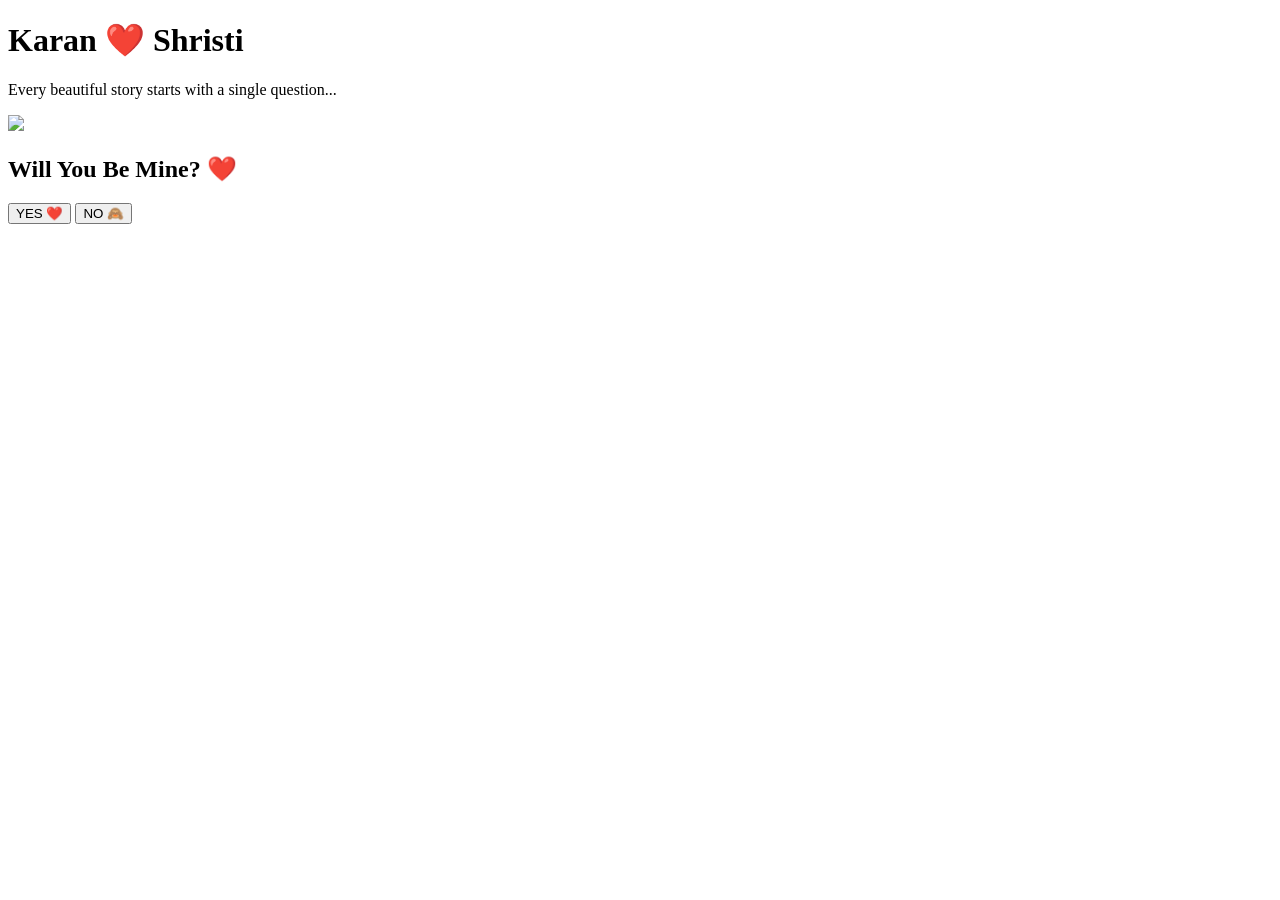
==== index.html @ d8e04a73 "Create index.html" ====
<!DOCTYPE html>
<html lang="en">
<head>
  <meta charset="UTF-8">
  <meta name="viewport" content="width=device-width, initial-scale=1.0">
  <title>Karan ❤️ Shristi</title>
  <link rel="stylesheet" href="style.css">
</head>

<body>

<div class="hearts"></div>

<div class="container">

  <h1>Karan ❤️ Shristi</h1>

  <p class="subtitle">
    Every beautiful story starts with a single question...
  </p>

  <img src="images/shristi1.jpg" class="photo">

  <h2>Will You Be Mine? ❤️</h2>

  <div class="buttons">
      <button id="yes">YES ❤️</button>
      <button id="no">NO 🙈</button>
  </div>

</div>

<script src="script.js"></script>

</body>
</html>
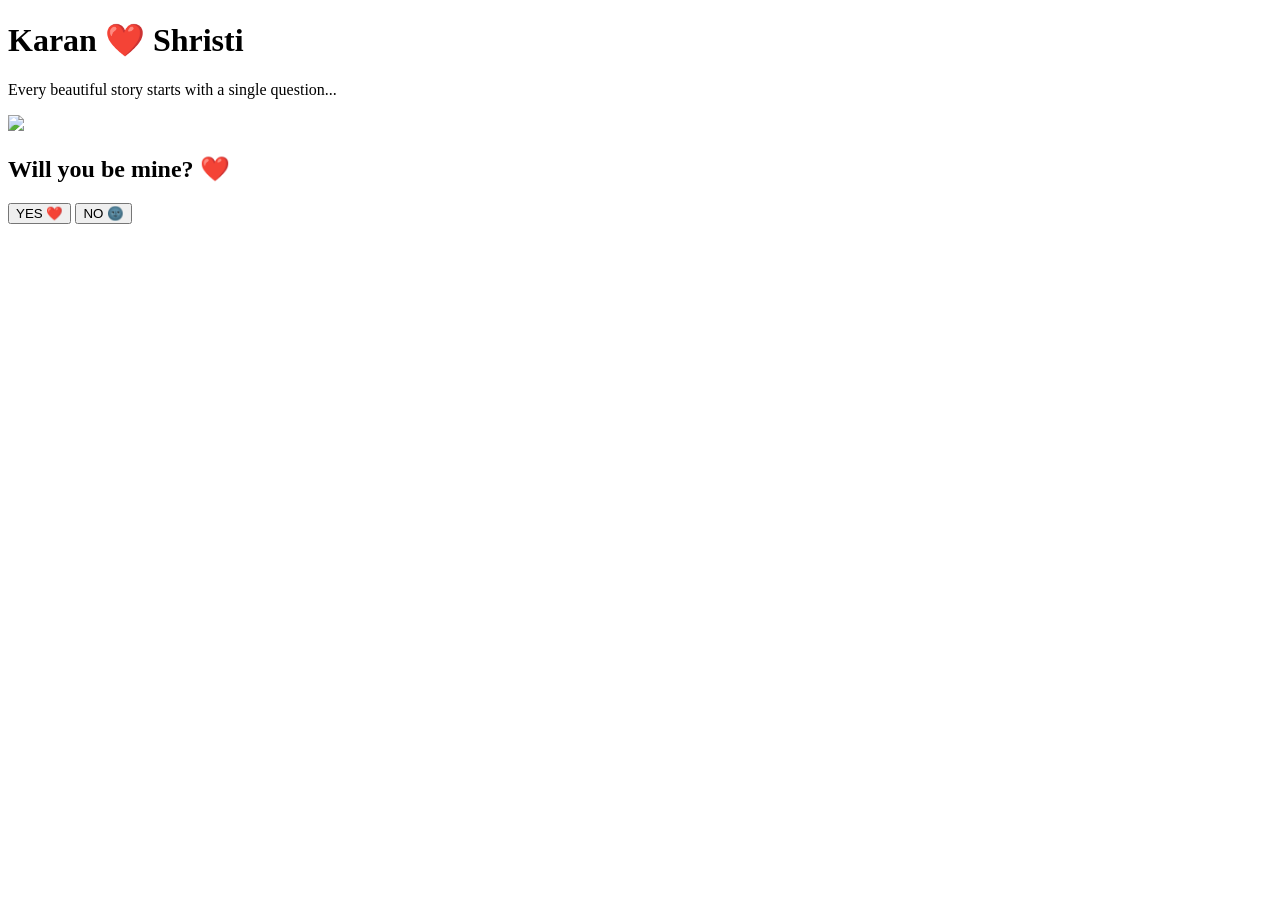
==== commit d055c216: "Update index.html" ====
--- a/index.html
+++ b/index.html
@@ -19,14 +19,14 @@
     Every beautiful story starts with a single question...
   </p>
 
-  <img src="images/shristi1.jpg" class="photo">
+  <img src="images/IMG_20260702_190840.jpg" class="photo">
 
-  <h2>Will You Be Mine? ❤️</h2>
+<h2>Will you be mine? ❤️</h2>
 
-  <div class="buttons">
-      <button id="yes">YES ❤️</button>
-      <button id="no">NO 🙈</button>
-  </div>
+<div class="buttons">
+    <button id="yes">YES ❤️</button>
+    <button id="no">NO 🌚</button>
+</div>
 
 </div>
 
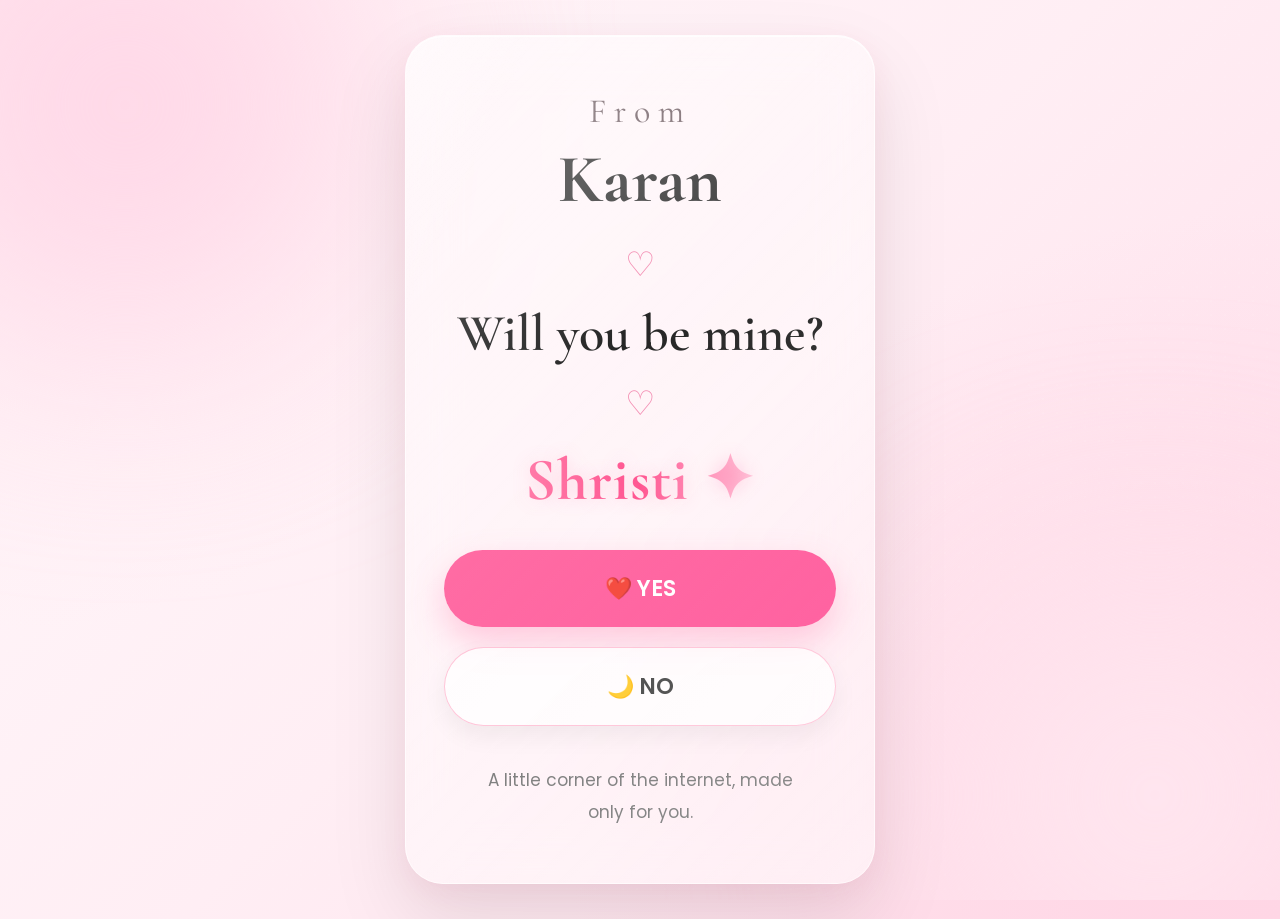
==== commit f65254ed: "Update index.html" ====
--- a/index.html
+++ b/index.html
@@ -1,34 +1,62 @@
 <!DOCTYPE html>
 <html lang="en">
+
 <head>
-  <meta charset="UTF-8">
-  <meta name="viewport" content="width=device-width, initial-scale=1.0">
-  <title>Karan ❤️ Shristi</title>
-  <link rel="stylesheet" href="style.css">
+<meta charset="UTF-8">
+<meta name="viewport" content="width=device-width, initial-scale=1.0">
+
+<title>From Karan ❤️</title>
+  
+<link rel="preconnect" href="https://fonts.googleapis.com">
+<link rel="preconnect" href="https://fonts.gstatic.com" crossorigin>
+
+<link href="https://fonts.googleapis.com/css2?family=Cormorant+Garamond:wght@500;600;700&family=Poppins:wght@300;400;500;600;700&display=swap" rel="stylesheet">
+<link rel="stylesheet" href="style.css">
+
 </head>
 
 <body>
 
+<div class="background"></div>
+
 <div class="hearts"></div>
 
-<div class="container">
+<main class="hero">
 
-  <h1>Karan ❤️ Shristi</h1>
+<div class="glass-card">
 
-  <p class="subtitle">
-    Every beautiful story starts with a single question...
-  </p>
+<p class="from">From</p>
 
-  <img src="images/IMG_20260702_190840.jpg" class="photo">
+<h1 class="name">Karan</h1>
 
-<h2>Will you be mine? ❤️</h2>
+<div class="heart">♡</div>
+
+<h2>Will you be mine?</h2>
+
+<div class="heart">♡</div>
+
+<p class="to"><span>Shristi ✦</span></p>
 
 <div class="buttons">
-    <button id="yes">YES ❤️</button>
-    <button id="no">NO 🌚</button>
+
+<button id="yes">
+❤️ YES
+</button>
+
+<button id="no">
+🌙 NO
+</button>
+
 </div>
 
+<p class="footer-line">
+A little corner of the internet,
+made only for you.
+</p>
+
 </div>
+
+</main>
 
 <script src="script.js"></script>
 
--- a/style.css
+++ b/style.css
@@ -0,0 +1,717 @@
+/* =========================
+   Premium Matte Theme
+========================= */
+
+*{
+    margin:0;
+    padding:0;
+    box-sizing:border-box;
+}
+
+html{
+    scroll-behavior:smooth;
+}
+
+body{
+    font-family:'Poppins',sans-serif;
+    min-height:100vh;
+    overflow:hidden;
+    color:#2b2b2b;
+    display:flex;
+    justify-content:center;
+    align-items:center;
+
+    background:
+    radial-gradient(circle at top left,#ffe8ef 0%,transparent 40%),
+    radial-gradient(circle at bottom right,#ffd6e5 0%,transparent 45%),
+    linear-gradient(135deg,#fff8fb,#ffeef4,#ffdce9);
+
+    position:relative;
+}
+
+/* Matte Texture */
+
+body::before{
+    content:"";
+    position:fixed;
+    inset:0;
+    opacity:.08;
+    pointer-events:none;
+
+    background-image:
+    radial-gradient(#ffffff 1px,transparent 1px);
+
+    background-size:14px 14px;
+}
+
+/* Soft Glow */
+
+.background{
+    position:fixed;
+    inset:0;
+    overflow:hidden;
+}
+
+.background::before,
+.background::after{
+
+content:"";
+position:absolute;
+width:450px;
+height:450px;
+border-radius:50%;
+filter:blur(120px);
+
+}
+
+.background::before{
+top:-120px;
+left:-100px;
+background:#ffd7e7;
+}
+
+.background::after{
+bottom:-120px;
+right:-100px;
+background:#ffe6ef;
+}
+
+/* Floating Hearts */
+
+.hearts{
+position:fixed;
+inset:0;
+pointer-events:none;
+overflow:hidden;
+}
+
+.hearts::before{
+content:"♡   ♡   ♡   ♡   ♡";
+position:absolute;
+top:70px;
+left:50%;
+transform:translateX(-50%);
+font-size:30px;
+letter-spacing:18px;
+color:#f39ab8;
+opacity:.65;
+}
+
+/* Hero */
+
+.hero{
+width:100%;
+display:flex;
+justify-content:center;
+align-items:center;
+padding:35px;
+}
+
+/* Premium Card */
+
+.glass-card{
+
+width:100%;
+max-width:470px;
+
+padding:55px 38px;
+
+border-radius:38px;
+
+background:rgba(255,255,255,.40);
+
+backdrop-filter:blur(25px);
+
+-webkit-backdrop-filter:blur(25px);
+
+border:1px solid rgba(255,255,255,.65);
+
+box-shadow:
+
+0 35px 80px rgba(0,0,0,.10),
+
+0 8px 25px rgba(255,170,200,.18),
+
+inset 0 1px 0 rgba(255,255,255,.8);
+
+text-align:center;
+
+position:relative;
+
+overflow:hidden;
+
+animation:cardFade 1s ease;
+}
+
+.glass-card::before{
+
+content:"";
+
+position:absolute;
+
+inset:0;
+
+background:linear-gradient(
+135deg,
+rgba(255,255,255,.35),
+transparent 40%,
+rgba(255,255,255,.18)
+);
+
+pointer-events:none;
+
+}
+
+/* Animation */
+
+@keyframes cardFade{
+
+from{
+opacity:0;
+transform:translateY(35px) scale(.96);
+}
+
+to{
+opacity:1;
+transform:translateY(0) scale(1);
+}
+
+}
+/* =========================
+   Premium Typography
+========================= */
+
+.from{
+    font-family:'Cormorant Garamond',serif;
+    font-size:34px;
+    color:#7d6d72;
+    letter-spacing:8px;
+    margin-bottom:6px;
+}
+
+.name{
+    font-family:'Cormorant Garamond',serif;
+    font-size:68px;
+    font-weight:700;
+    color:#454545;
+    margin-bottom:18px;
+}
+
+.heart{
+    font-size:34px;
+    color:#f38db2;
+    margin:14px 0;
+    animation:floatHeart 3s ease-in-out infinite;
+}
+
+h2{
+    font-family:'Cormorant Garamond',serif;
+    font-size:52px;
+    font-weight:600;
+    line-height:1.15;
+    color:#262626;
+    margin:12px 0;
+}
+
+/* Shristi Highlight */
+
+.to{
+    margin-top:14px;
+    margin-bottom:34px;
+}
+
+.to span{
+
+font-family:'Cormorant Garamond',serif;
+
+font-size:60px;
+
+font-weight:700;
+
+background:linear-gradient(90deg,#ff7ba8,#ff4f8d,#ffc4d9);
+
+-webkit-background-clip:text;
+
+-webkit-text-fill-color:transparent;
+
+text-shadow:0 0 18px rgba(255,120,170,.30);
+
+letter-spacing:1px;
+
+}
+
+/* Buttons */
+
+.buttons{
+    display:flex;
+    flex-direction:column;
+    gap:20px;
+    margin-top:10px;
+}
+
+.buttons button{
+
+width:100%;
+
+padding:22px;
+
+border:none;
+
+border-radius:999px;
+
+font-size:22px;
+
+font-weight:600;
+
+font-family:'Poppins',sans-serif;
+
+cursor:pointer;
+
+transition:.35s;
+
+}
+
+#yes{
+
+background:linear-gradient(135deg,#ff6ba3,#ff4f95);
+
+color:#fff;
+
+box-shadow:
+
+0 15px 35px rgba(255,90,150,.30);
+
+}
+
+#yes:hover{
+
+transform:translateY(-4px) scale(1.02);
+
+box-shadow:
+
+0 22px 45px rgba(255,90,150,.42);
+
+}
+
+#no{
+
+background:rgba(255,255,255,.75);
+
+color:#444;
+
+border:1px solid rgba(255,180,205,.8);
+
+box-shadow:
+
+0 10px 25px rgba(0,0,0,.06);
+
+}
+
+#no:hover{
+
+transform:translateY(-3px);
+
+}
+
+/* Footer */
+
+.footer-line{
+
+margin-top:38px;
+
+font-size:17px;
+
+line-height:1.9;
+
+color:#777;
+
+max-width:320px;
+
+margin-left:auto;
+
+margin-right:auto;
+
+}
+
+/* Floating Heart */
+
+@keyframes floatHeart{
+
+0%,100%{
+transform:translateY(0);
+}
+
+50%{
+transform:translateY(-8px);
+}
+
+}
+/* =========================
+   Premium Effects
+========================= */
+
+/* Soft Floating Petals */
+
+.background::before{
+    animation: glowMove1 12s ease-in-out infinite alternate;
+}
+
+.background::after{
+    animation: glowMove2 14s ease-in-out infinite alternate;
+}
+
+@keyframes glowMove1{
+    from{
+        transform:translate(0,0) scale(1);
+    }
+    to{
+        transform:translate(60px,40px) scale(1.15);
+    }
+}
+
+@keyframes glowMove2{
+    from{
+        transform:translate(0,0) scale(1);
+    }
+    to{
+        transform:translate(-70px,-40px) scale(1.1);
+    }
+}
+
+/* Card Hover */
+
+.glass-card:hover{
+
+transform:translateY(-6px);
+
+transition:.45s ease;
+
+box-shadow:
+0 45px 90px rgba(0,0,0,.12),
+0 20px 45px rgba(255,140,185,.22);
+
+}
+
+/* Shine Effect */
+
+.glass-card::after{
+
+content:"";
+
+position:absolute;
+
+top:-120%;
+
+left:-40%;
+
+width:60%;
+
+height:250%;
+
+background:linear-gradient(
+90deg,
+transparent,
+rgba(255,255,255,.45),
+transparent
+);
+
+transform:rotate(25deg);
+
+animation:shine 8s linear infinite;
+
+}
+
+@keyframes shine{
+
+0%{
+left:-70%;
+}
+
+100%{
+left:170%;
+}
+
+}
+
+/* Buttons */
+
+#yes:active,
+#no:active{
+
+transform:scale(.97);
+
+}
+
+/* Floating Hearts */
+
+.heart:nth-of-type(1){
+animation-delay:0s;
+}
+
+.heart:nth-of-type(2){
+animation-delay:1.2s;
+}
+
+/* Hero Fade */
+
+.hero{
+
+animation:heroFade 1s ease;
+
+}
+
+@keyframes heroFade{
+
+from{
+
+opacity:0;
+
+transform:translateY(25px);
+
+}
+
+to{
+
+opacity:1;
+
+transform:translateY(0);
+
+}
+
+}
+
+/* Soft Selection */
+
+::selection{
+
+background:#ff72aa;
+
+color:white;
+
+}
+/* =========================
+   Responsive + Final Polish
+========================= */
+
+@media (max-width:768px){
+
+.hero{
+    padding:20px;
+}
+
+.glass-card{
+
+    max-width:100%;
+    padding:42px 24px;
+    border-radius:30px;
+
+}
+
+.from{
+    font-size:28px;
+    letter-spacing:5px;
+}
+
+.name{
+    font-size:54px;
+}
+
+h2{
+    font-size:40px;
+}
+
+.to span{
+    font-size:48px;
+}
+
+.heart{
+    font-size:28px;
+}
+
+.buttons{
+    gap:16px;
+}
+
+.buttons button{
+
+    padding:18px;
+    font-size:18px;
+
+}
+
+.footer-line{
+
+    font-size:15px;
+    line-height:1.7;
+
+}
+
+}
+
+@media (max-width:430px){
+
+.glass-card{
+    padding:35px 20px;
+}
+
+.name{
+    font-size:46px;
+}
+
+h2{
+    font-size:34px;
+}
+
+.to span{
+    font-size:42px;
+}
+
+.buttons button{
+    font-size:17px;
+}
+
+}
+
+/* Smooth */
+
+button,
+.glass-card,
+.heart{
+transition:all .35s ease;
+}
+/* ===================================
+   YES PAGE
+=================================== */
+
+.container{
+
+    width:100%;
+    max-width:650px;
+
+    padding:60px 40px;
+
+    border-radius:38px;
+
+    text-align:center;
+
+    background:rgba(255,255,255,.40);
+
+    backdrop-filter:blur(25px);
+
+    -webkit-backdrop-filter:blur(25px);
+
+    border:1px solid rgba(255,255,255,.65);
+
+    box-shadow:
+    0 35px 80px rgba(0,0,0,.10),
+    0 10px 30px rgba(255,170,200,.18);
+
+    animation:cardFade 1s ease;
+
+}
+
+.container h1{
+
+    font-family:'Cormorant Garamond',serif;
+
+    font-size:64px;
+
+    line-height:1.15;
+
+    color:#ff4f8d;
+
+    margin-bottom:30px;
+
+}
+
+.subtitle{
+
+    font-size:20px;
+
+    color:#555;
+
+    line-height:1.9;
+
+    margin-bottom:28px;
+
+}
+
+.container button{
+
+    margin-top:25px;
+
+    border:none;
+
+    border-radius:999px;
+
+    padding:20px 45px;
+
+    font-size:20px;
+
+    font-weight:600;
+
+    cursor:pointer;
+
+    color:#fff;
+
+    background:linear-gradient(135deg,#ff6ba3,#ff4f95);
+
+    box-shadow:
+    0 15px 35px rgba(255,90,150,.30);
+
+    transition:.35s;
+
+}
+
+.container button:hover{
+
+    transform:translateY(-4px);
+
+    box-shadow:
+    0 25px 45px rgba(255,90,150,.40);
+
+}
+
+@media(max-width:768px){
+
+.container{
+
+padding:40px 25px;
+
+}
+
+.container h1{
+
+font-size:48px;
+
+}
+
+.subtitle{
+
+font-size:18px;
+
+}
+
+}
+/* ===== YES PAGE ===== */
+
+.subtitle{
+font-size:19px;
+line-height:1.9;
+color:#666;
+margin-top:28px;
+margin-bottom:18px;
+text-align:center;
+}
+
+.subtitle span{
+color:#ff4f95;
+font-weight:600;
+}
+
+.message{
+font-size:20px;
+color:#555;
+margin:25px 0 35px;
+text-align:center;
+}
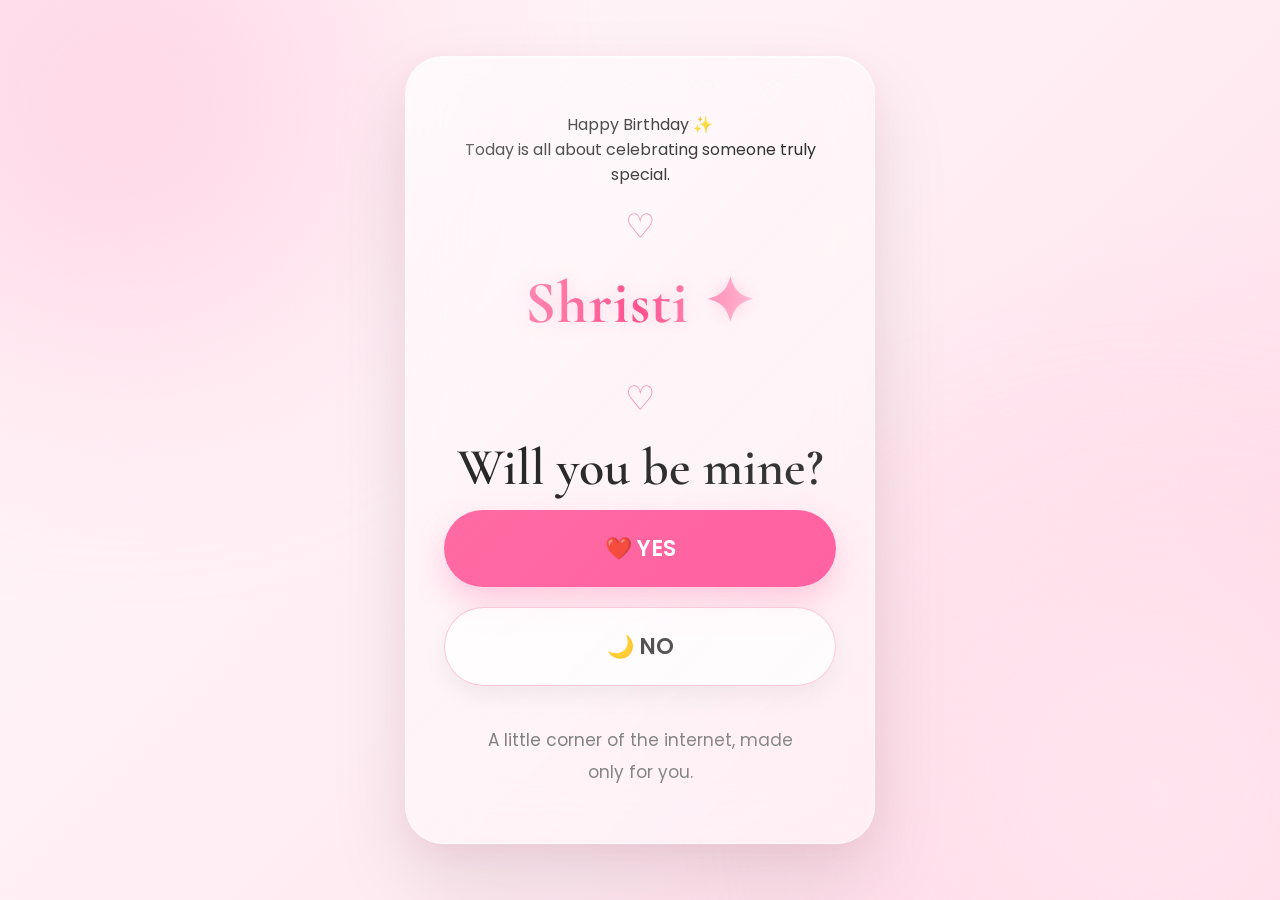
==== commit c12398cd: "Update index.html" ====
--- a/index.html
+++ b/index.html
@@ -2,15 +2,17 @@
 <html lang="en">
 
 <head>
+
 <meta charset="UTF-8">
 <meta name="viewport" content="width=device-width, initial-scale=1.0">
 
-<title>From Karan ❤️</title>
-  
+<title>Happy Birthday ❤️</title>
+
 <link rel="preconnect" href="https://fonts.googleapis.com">
 <link rel="preconnect" href="https://fonts.gstatic.com" crossorigin>
 
 <link href="https://fonts.googleapis.com/css2?family=Cormorant+Garamond:wght@500;600;700&family=Poppins:wght@300;400;500;600;700&display=swap" rel="stylesheet">
+
 <link rel="stylesheet" href="style.css">
 
 </head>
@@ -25,17 +27,30 @@
 
 <div class="glass-card">
 
-<p class="from">From</p>
+<div class="birthday-message">
 
-<h1 class="name">Karan</h1>
+<p class="birthday-title">
+Happy Birthday ✨
+</p>
+
+<p class="birthday-text">
+Today is all about celebrating
+someone truly special.
+</p>
+
+</div>
 
 <div class="heart">♡</div>
 
-<h2>Will you be mine?</h2>
+<p class="to">
+<span>Shristi ✦</span>
+</p>
 
 <div class="heart">♡</div>
 
-<p class="to"><span>Shristi ✦</span></p>
+<h2>
+Will you be mine?
+</h2>
 
 <div class="buttons">
 
@@ -46,8 +61,7 @@
 <button id="no">
 🌙 NO
 </button>
-
-</div>
+  </div>
 
 <p class="footer-line">
 A little corner of the internet,
@@ -61,4 +75,5 @@
 <script src="script.js"></script>
 
 </body>
+
 </html>
